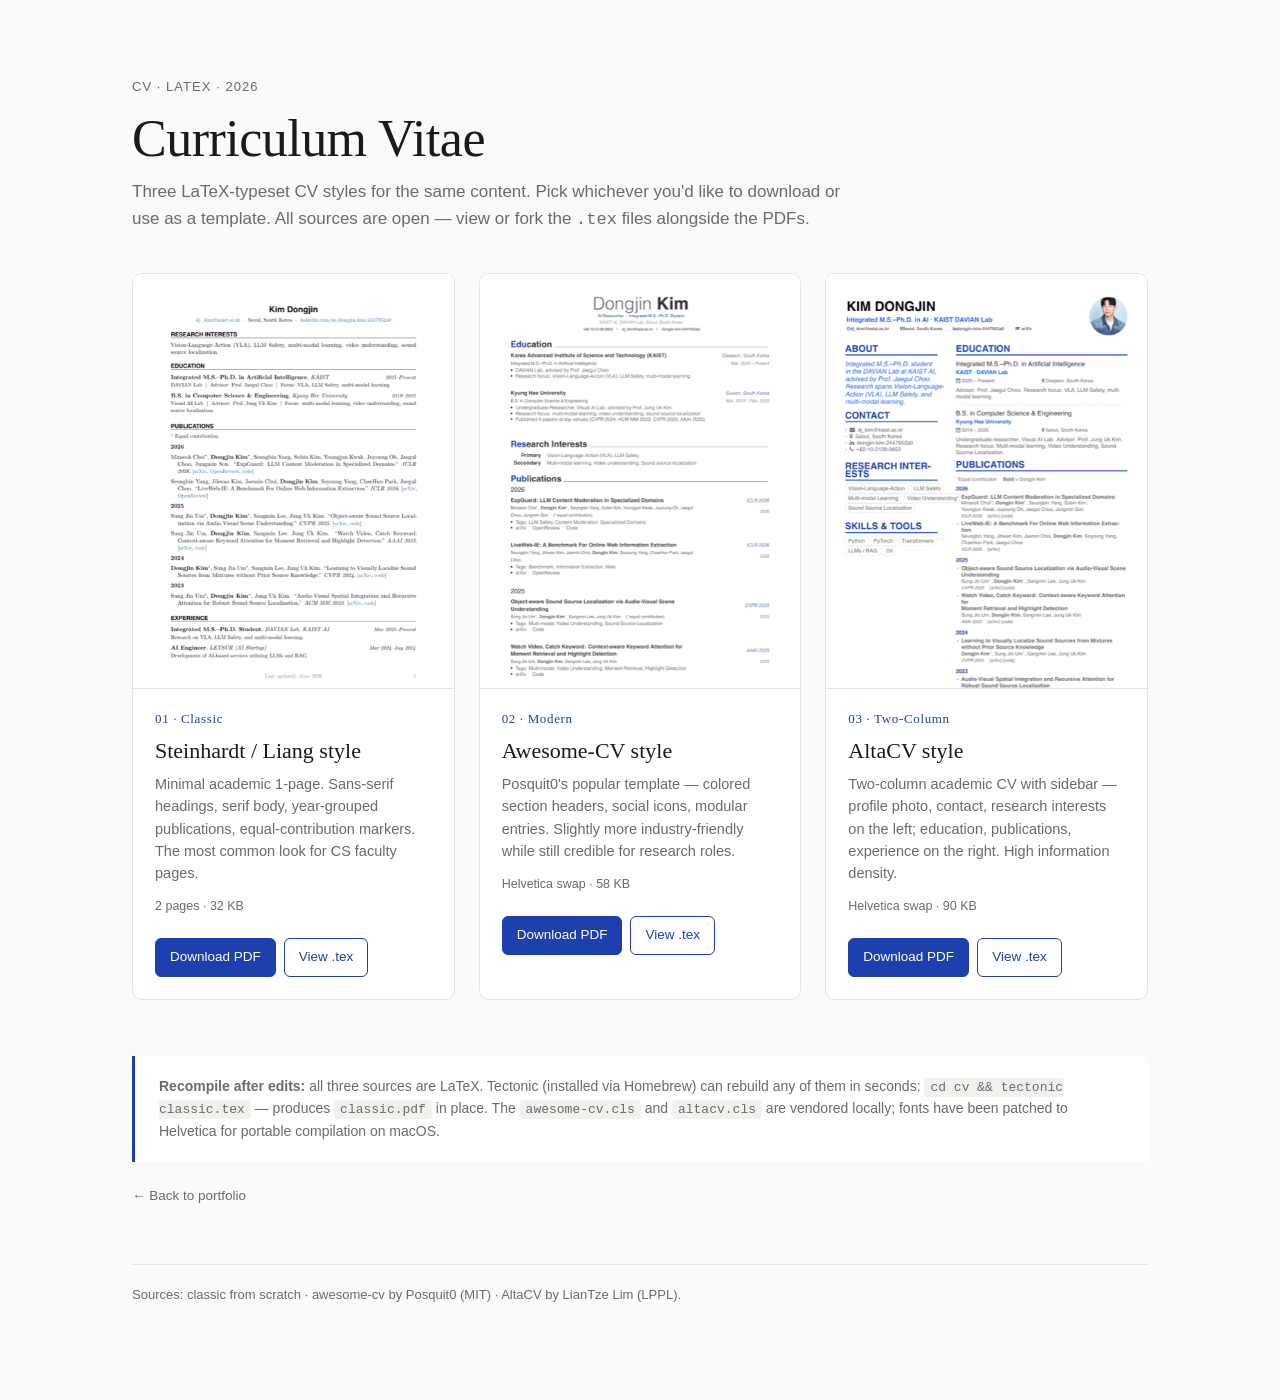
==== cv/index.html @ cb709fc5 "Replace portfolio with al-folio blue style; add ICLR 2026 papers and LaTeX CVs - Promote variants/06" ====
<!doctype html>
<html lang="en">
<head>
<meta charset="utf-8">
<meta name="viewport" content="width=device-width, initial-scale=1">
<title>CV — Kim Dongjin</title>
<style>
  :root {
    --ink: #1a1a1a;
    --muted: #6b6b6b;
    --rule: #e4e4e4;
    --bg: #fafaf8;
    --card: #ffffff;
    --accent: #1E40AF;
    --accent-dk: #1E3A8A;
  }
  * { box-sizing: border-box; }
  html, body { margin: 0; padding: 0; }
  body {
    font-family: -apple-system, BlinkMacSystemFont, "Inter", "Segoe UI", Helvetica, Arial, sans-serif;
    background: var(--bg);
    color: var(--ink);
    line-height: 1.55;
    -webkit-font-smoothing: antialiased;
  }
  .wrap { max-width: 1080px; margin: 0 auto; padding: 64px 32px 96px; }
  header { margin-bottom: 40px; }
  h1 {
    font-family: "Source Serif 4", "Source Serif Pro", Charter, Georgia, serif;
    font-weight: 400;
    font-size: clamp(36px, 5vw, 52px);
    line-height: 1.1;
    margin: 0 0 12px;
    letter-spacing: -0.01em;
  }
  .lede {
    color: var(--muted);
    font-size: 17px;
    max-width: 720px;
    margin: 0 0 16px;
  }
  .meta {
    font-size: 13px;
    color: var(--muted);
    text-transform: uppercase;
    letter-spacing: 0.08em;
  }
  .grid {
    display: grid;
    grid-template-columns: repeat(auto-fit, minmax(280px, 1fr));
    gap: 24px;
    margin-top: 40px;
  }
  .card {
    background: var(--card);
    border: 1px solid var(--rule);
    border-radius: 10px;
    padding: 0;
    display: flex;
    flex-direction: column;
    overflow: hidden;
    transition: transform 0.18s ease, box-shadow 0.18s ease, border-color 0.18s ease;
  }
  .card:hover {
    transform: translateY(-2px);
    box-shadow: 0 6px 22px rgba(30, 64, 175, 0.08);
    border-color: #c7c7c7;
  }
  .card-preview {
    aspect-ratio: 8.5 / 11;
    background: #f6f6f4;
    border-bottom: 1px solid var(--rule);
    overflow: hidden;
    position: relative;
  }
  .card-preview img {
    width: 100%;
    height: 100%;
    object-fit: cover;
    object-position: top center;
    display: block;
  }
  .card-body {
    padding: 20px 22px 22px;
    display: flex;
    flex-direction: column;
    gap: 8px;
  }
  .card .num {
    font-family: "Source Serif 4", "Source Serif Pro", Charter, Georgia, serif;
    font-size: 13px;
    color: var(--accent);
    letter-spacing: 0.05em;
  }
  .card h2 {
    font-family: "Source Serif 4", "Source Serif Pro", Charter, Georgia, serif;
    font-size: 22px;
    font-weight: 500;
    margin: 0;
    line-height: 1.25;
  }
  .card p {
    margin: 0;
    color: var(--muted);
    font-size: 14.5px;
  }
  .card-actions {
    margin-top: 14px;
    display: flex;
    gap: 8px;
    flex-wrap: wrap;
  }
  .btn {
    text-decoration: none;
    font-size: 13.5px;
    padding: 8px 14px;
    border-radius: 6px;
    border: 1px solid var(--accent);
    color: var(--accent);
    background: transparent;
    transition: background 0.12s, color 0.12s;
    font-weight: 500;
  }
  .btn:hover { background: var(--accent); color: #fff; }
  .btn-primary { background: var(--accent); color: #fff; }
  .btn-primary:hover { background: var(--accent-dk); border-color: var(--accent-dk); }
  .meta-line {
    font-size: 12.5px;
    color: var(--muted);
    margin-top: 4px;
  }
  .note {
    margin-top: 56px;
    padding: 20px 24px;
    border-left: 3px solid var(--accent);
    background: #fff;
    font-size: 14px;
    color: var(--muted);
    border-radius: 0 4px 4px 0;
  }
  .note code {
    background: #f1f1ee;
    padding: 2px 6px;
    border-radius: 4px;
    font-size: 13px;
  }
  .back-link {
    display: inline-block;
    margin-top: 24px;
    font-size: 13.5px;
    color: var(--muted);
    text-decoration: none;
  }
  .back-link:hover { color: var(--accent); }
  footer {
    margin-top: 56px;
    padding-top: 20px;
    border-top: 1px solid var(--rule);
    font-size: 13px;
    color: var(--muted);
  }
  @media (max-width: 600px) {
    .wrap { padding: 40px 20px 64px; }
    .grid { grid-template-columns: 1fr; gap: 18px; }
  }
</style>
</head>
<body>
<div class="wrap">
  <header>
    <p class="meta">CV · LaTeX · 2026</p>
    <h1>Curriculum Vitae</h1>
    <p class="lede">Three LaTeX-typeset CV styles for the same content. Pick whichever you'd like to download or use as a template. All sources are open — view or fork the <code>.tex</code> files alongside the PDFs.</p>
  </header>

  <main>
    <div class="grid">

      <article class="card">
        <div class="card-preview">
          <img src="preview-classic.png" alt="Preview of classic CV first page" loading="lazy">
        </div>
        <div class="card-body">
          <div class="num">01 · Classic</div>
          <h2>Steinhardt / Liang style</h2>
          <p>Minimal academic 1-page. Sans-serif headings, serif body, year-grouped publications, equal-contribution markers. The most common look for CS faculty pages.</p>
          <div class="meta-line">2 pages · 32 KB</div>
          <div class="card-actions">
            <a class="btn btn-primary" href="classic.pdf" download>Download PDF</a>
            <a class="btn" href="classic.tex" target="_blank">View .tex</a>
          </div>
        </div>
      </article>

      <article class="card">
        <div class="card-preview">
          <img src="preview-awesome.png" alt="Preview of awesome-cv style CV first page" loading="lazy">
        </div>
        <div class="card-body">
          <div class="num">02 · Modern</div>
          <h2>Awesome-CV style</h2>
          <p>Posquit0's popular template — colored section headers, social icons, modular entries. Slightly more industry-friendly while still credible for research roles.</p>
          <div class="meta-line">Helvetica swap · 58 KB</div>
          <div class="card-actions">
            <a class="btn btn-primary" href="awesome.pdf" download>Download PDF</a>
            <a class="btn" href="awesome.tex" target="_blank">View .tex</a>
          </div>
        </div>
      </article>

      <article class="card">
        <div class="card-preview">
          <img src="preview-altacv.png" alt="Preview of AltaCV two-column style CV first page" loading="lazy">
        </div>
        <div class="card-body">
          <div class="num">03 · Two-Column</div>
          <h2>AltaCV style</h2>
          <p>Two-column academic CV with sidebar — profile photo, contact, research interests on the left; education, publications, experience on the right. High information density.</p>
          <div class="meta-line">Helvetica swap · 90 KB</div>
          <div class="card-actions">
            <a class="btn btn-primary" href="altacv.pdf" download>Download PDF</a>
            <a class="btn" href="altacv.tex" target="_blank">View .tex</a>
          </div>
        </div>
      </article>

    </div>

    <div class="note">
      <strong>Recompile after edits:</strong> all three sources are LaTeX. Tectonic (installed via Homebrew) can rebuild any of them in seconds:
      <code>cd cv &amp;&amp; tectonic classic.tex</code> — produces <code>classic.pdf</code> in place. The <code>awesome-cv.cls</code> and <code>altacv.cls</code> are vendored locally; fonts have been patched to Helvetica for portable compilation on macOS.
    </div>

    <a class="back-link" href="../variants/06-al-folio/">← Back to portfolio</a>
  </main>

  <footer>
    Sources: classic from scratch · awesome-cv by Posquit0 (MIT) · AltaCV by LianTze Lim (LPPL).
  </footer>
</div>
</body>
</html>
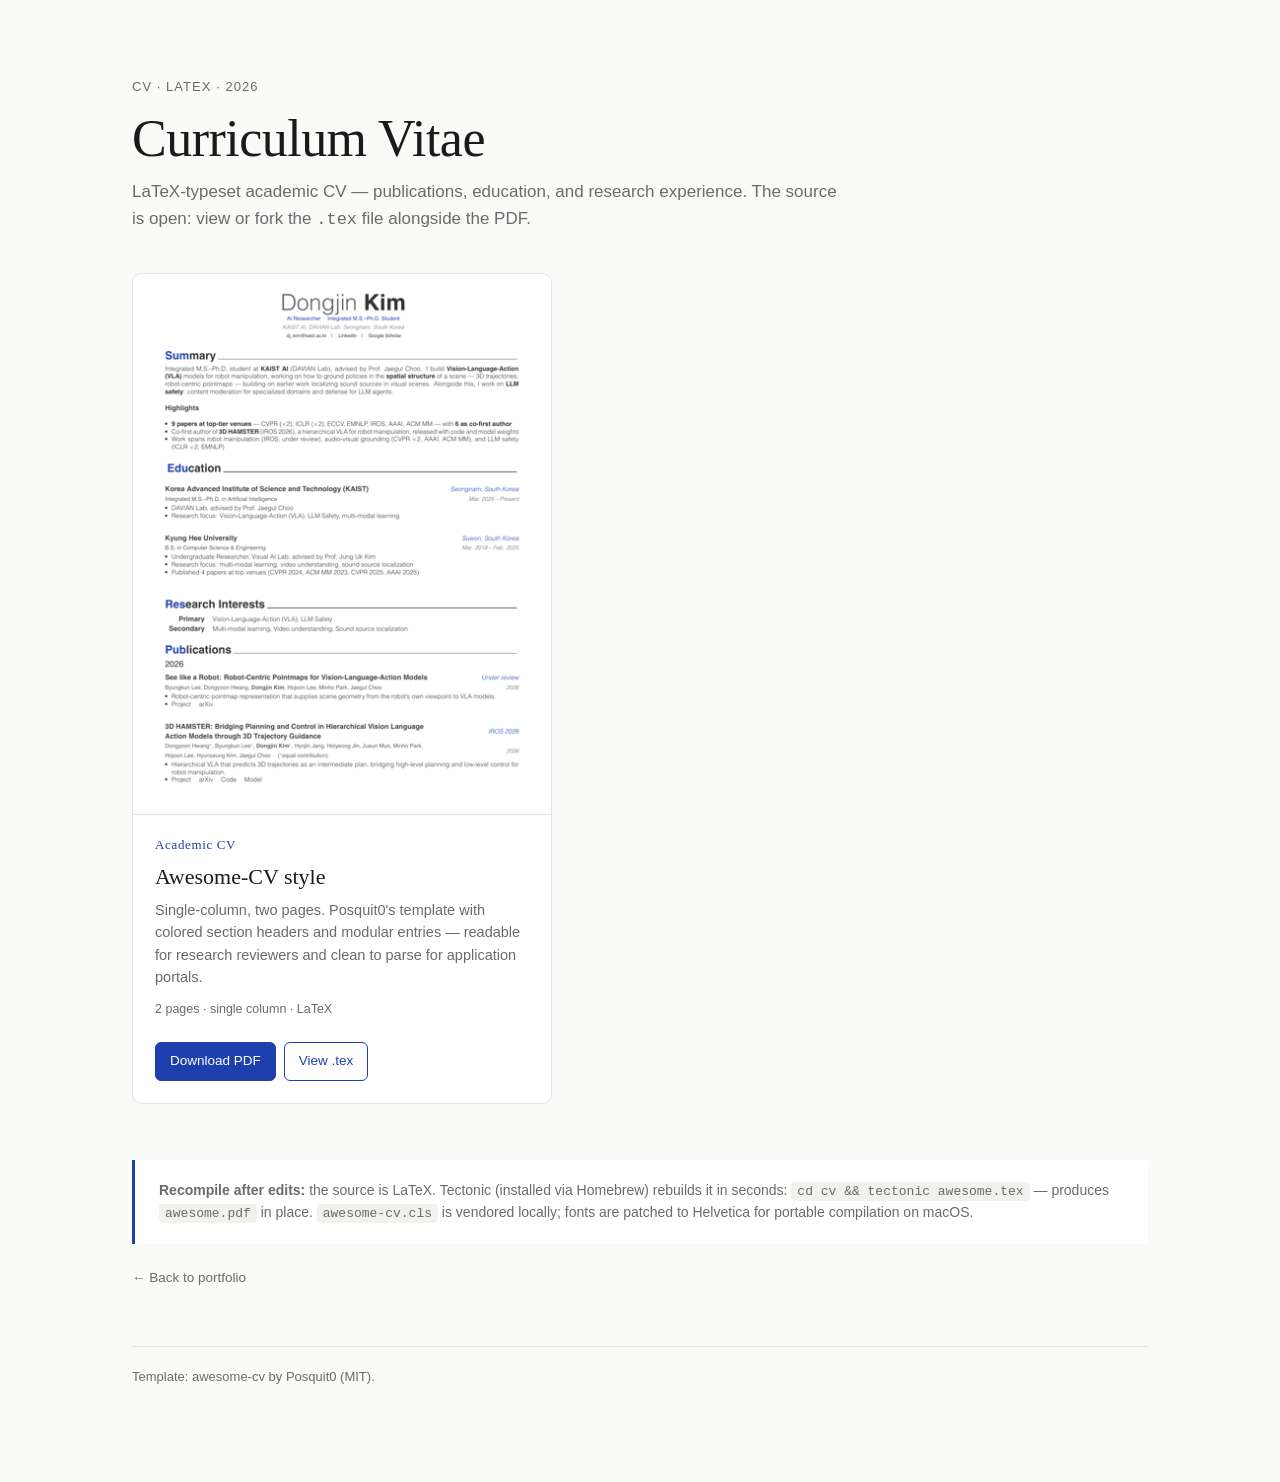
==== commit 5a46cdcd: "feat: consolidate to a single CV and restructure it for research applications Drop the classic and a" ====
--- a/cv/index.html
+++ b/cv/index.html
@@ -159,6 +159,7 @@
     font-size: 13px;
     color: var(--muted);
   }
+  .grid-single { max-width: 420px; }
   @media (max-width: 600px) {
     .wrap { padding: 40px 20px 64px; }
     .grid { grid-template-columns: 1fr; gap: 18px; }
@@ -170,37 +171,21 @@
   <header>
     <p class="meta">CV · LaTeX · 2026</p>
     <h1>Curriculum Vitae</h1>
-    <p class="lede">Three LaTeX-typeset CV styles for the same content. Pick whichever you'd like to download or use as a template. All sources are open — view or fork the <code>.tex</code> files alongside the PDFs.</p>
+    <p class="lede">LaTeX-typeset academic CV — publications, education, and research experience. The source is open: view or fork the <code>.tex</code> file alongside the PDF.</p>
   </header>
 
   <main>
-    <div class="grid">
+    <div class="grid grid-single">
 
       <article class="card">
         <div class="card-preview">
-          <img src="preview-classic.png" alt="Preview of classic CV first page" loading="lazy">
+          <img src="preview-awesome.png" alt="Preview of the CV first page" loading="lazy">
         </div>
         <div class="card-body">
-          <div class="num">01 · Classic</div>
-          <h2>Steinhardt / Liang style</h2>
-          <p>Minimal academic 1-page. Sans-serif headings, serif body, year-grouped publications, equal-contribution markers. The most common look for CS faculty pages.</p>
-          <div class="meta-line">2 pages · 32 KB</div>
-          <div class="card-actions">
-            <a class="btn btn-primary" href="classic.pdf" download>Download PDF</a>
-            <a class="btn" href="classic.tex" target="_blank">View .tex</a>
-          </div>
-        </div>
-      </article>
-
-      <article class="card">
-        <div class="card-preview">
-          <img src="preview-awesome.png" alt="Preview of awesome-cv style CV first page" loading="lazy">
-        </div>
-        <div class="card-body">
-          <div class="num">02 · Modern</div>
+          <div class="num">Academic CV</div>
           <h2>Awesome-CV style</h2>
-          <p>Posquit0's popular template — colored section headers, social icons, modular entries. Slightly more industry-friendly while still credible for research roles.</p>
-          <div class="meta-line">Helvetica swap · 58 KB</div>
+          <p>Single-column, two pages. Posquit0's template with colored section headers and modular entries — readable for research reviewers and clean to parse for application portals.</p>
+          <div class="meta-line">2 pages &middot; single column &middot; LaTeX</div>
           <div class="card-actions">
             <a class="btn btn-primary" href="awesome.pdf" download>Download PDF</a>
             <a class="btn" href="awesome.tex" target="_blank">View .tex</a>
@@ -208,34 +193,18 @@
         </div>
       </article>
 
-      <article class="card">
-        <div class="card-preview">
-          <img src="preview-altacv.png" alt="Preview of AltaCV two-column style CV first page" loading="lazy">
-        </div>
-        <div class="card-body">
-          <div class="num">03 · Two-Column</div>
-          <h2>AltaCV style</h2>
-          <p>Two-column academic CV with sidebar — profile photo, contact, research interests on the left; education, publications, experience on the right. High information density.</p>
-          <div class="meta-line">Helvetica swap · 90 KB</div>
-          <div class="card-actions">
-            <a class="btn btn-primary" href="altacv.pdf" download>Download PDF</a>
-            <a class="btn" href="altacv.tex" target="_blank">View .tex</a>
-          </div>
-        </div>
-      </article>
-
     </div>
 
     <div class="note">
-      <strong>Recompile after edits:</strong> all three sources are LaTeX. Tectonic (installed via Homebrew) can rebuild any of them in seconds:
-      <code>cd cv &amp;&amp; tectonic classic.tex</code> — produces <code>classic.pdf</code> in place. The <code>awesome-cv.cls</code> and <code>altacv.cls</code> are vendored locally; fonts have been patched to Helvetica for portable compilation on macOS.
+      <strong>Recompile after edits:</strong> the source is LaTeX. Tectonic (installed via Homebrew) rebuilds it in seconds:
+      <code>cd cv &amp;&amp; tectonic awesome.tex</code> — produces <code>awesome.pdf</code> in place. <code>awesome-cv.cls</code> is vendored locally; fonts are patched to Helvetica for portable compilation on macOS.
     </div>
 
-    <a class="back-link" href="../variants/06-al-folio/">← Back to portfolio</a>
+    <a class="back-link" href="../index.html">← Back to portfolio</a>
   </main>
 
   <footer>
-    Sources: classic from scratch · awesome-cv by Posquit0 (MIT) · AltaCV by LianTze Lim (LPPL).
+    Template: awesome-cv by Posquit0 (MIT).
   </footer>
 </div>
 </body>
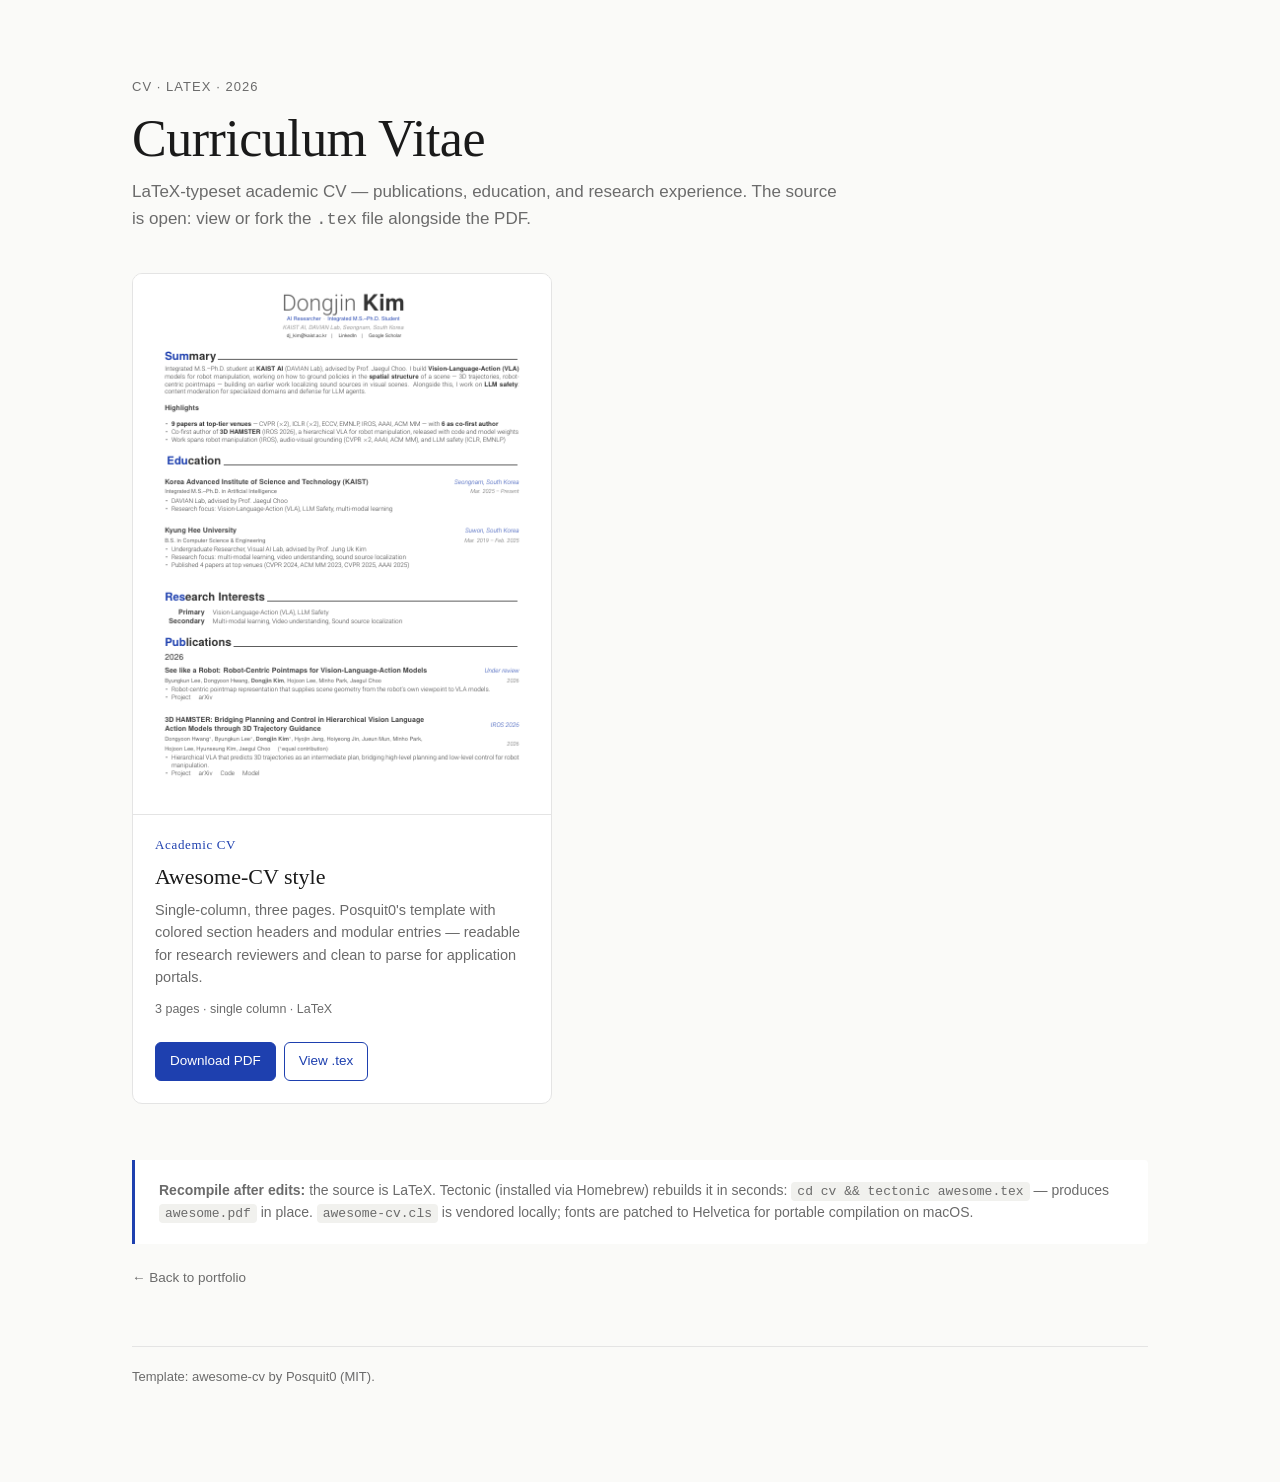
==== commit df8aacb8: "CV: add LG AI Research, internal-CV build, font fallback - experience: Research Intern, LG AI Resear" ====
--- a/cv/index.html
+++ b/cv/index.html
@@ -184,8 +184,8 @@
         <div class="card-body">
           <div class="num">Academic CV</div>
           <h2>Awesome-CV style</h2>
-          <p>Single-column, two pages. Posquit0's template with colored section headers and modular entries — readable for research reviewers and clean to parse for application portals.</p>
-          <div class="meta-line">2 pages &middot; single column &middot; LaTeX</div>
+          <p>Single-column, three pages. Posquit0's template with colored section headers and modular entries — readable for research reviewers and clean to parse for application portals.</p>
+          <div class="meta-line">3 pages &middot; single column &middot; LaTeX</div>
           <div class="card-actions">
             <a class="btn btn-primary" href="awesome.pdf" download>Download PDF</a>
             <a class="btn" href="awesome.tex" target="_blank">View .tex</a>
